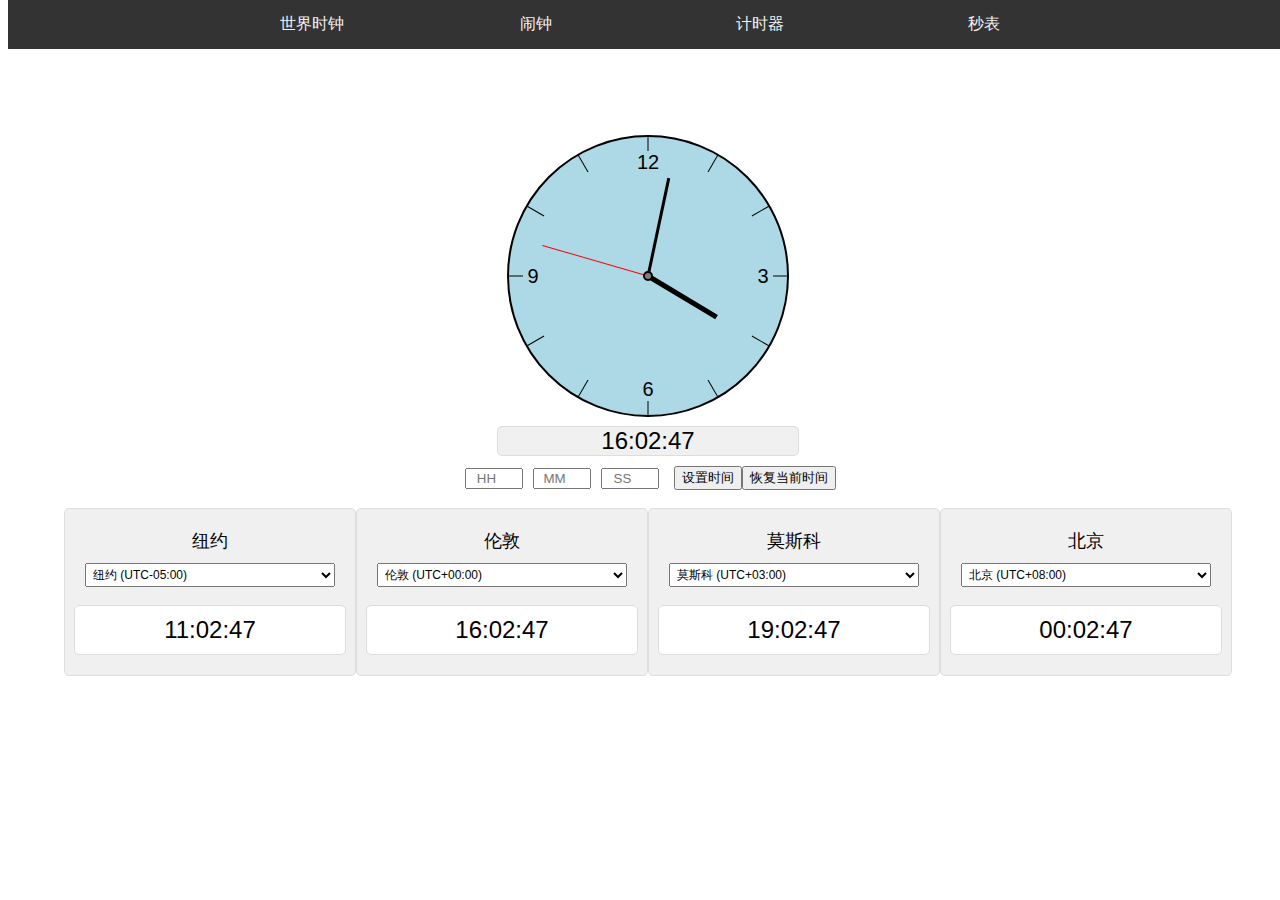
==== index.html @ 1255fd69 "merge" ====
<!DOCTYPE html>
<html lang="zh-Hans-cn">
<head>
    <meta charset="UTF-8">
    <meta name="viewport" content="width=device-width, initial-scale=1.0">
    <title>世界时钟 World Clock</title>
    <link rel="stylesheet" href="css/navbar.css">
    <style>
        body {
            width: 100%;
            display: flex;
            justify-content: center;
            flex-direction: column;
        }
        .worldClock {
            display: flex;
            justify-content: center;
            align-items: center;
            font-family: Arial, sans-serif;
        }
        .top {
            display: flex;
            justify-content: center;
            position: fixed;
            top: 0;
            width: 100%;
        }
        .dial {
            margin-top: 100px;
            display: flex;
            justify-content: center;
            align-items: center;
            flex-direction: column;
        }
        .clockContainer {
            display: flex;
            flex-direction: column;
            align-items: center;
            width: 250px;
            padding: 20px;
            border: 1px solid #ddd;
            border-radius: 5px;
            background-color: #f0f0f0;
        }
        .timeDisplay {
            font-size: 24px;
            border: 1px solid #ddd;
            border-radius: 5px;
            width: 100%;
            text-align: center;
            padding: 10px;
            margin-top: 10px;
            background-color: white;
        }
        .timezoneSelect {
            font-size: 12px;
            margin-bottom: 8px;
            padding: 3px;
            width: 100%;
        }
        .locationDisplay {
            font-size: 18px;
            margin-bottom: 10px;
        }
    </style>
</head>
<body>
    <div class="top">
        <div class="navbar">
            <div class="navbar_inner">
                <a href="index.html">世界时钟</a>
                <a href="htmls/alarm/alarm.html">闹钟</a>
                <a href="htmls/stopwatch/stopwatch.html">计时器</a>
                <a href="htmls/timer/timer.html">秒表</a>
            </div>
        </div>
    </div>

    <div class="dial">        
        <iframe 
            width="400" 
            height="400" 
            frameborder="no" 
            marginwidth="0" 
            marginheight="0" 
            src="htmls//main_clock//clock.html">
        </iframe>
    </div>

    <!-- World Clock -->
    <div class="worldClock">
        <div class="clockContainer">
            <div class="locationDisplay"></div>
            <select class="timezoneSelect"></select>
            <div class="timeDisplay"></div>
        </div>
        <div class="clockContainer">
            <div class="locationDisplay"></div>
            <select class="timezoneSelect"></select>
            <div class="timeDisplay"></div>
        </div>
        <div class="clockContainer">
            <div class="locationDisplay"></div>
            <select class="timezoneSelect"></select>
            <div class="timeDisplay"></div>
        </div>
        <div class="clockContainer">
            <div class="locationDisplay"></div>
            <select class="timezoneSelect"></select>
            <div class="timeDisplay"></div>
        </div>
    </div>
    <script>
        const timezones = [
            { value: '-12', label: 'UTC-12:00', location: '贝克岛' },
            { value: '-11', label: 'UTC-11:00', location: '中途岛' },
            { value: '-11', label: 'UTC-11:00', location: '美属萨摩亚' },
            { value: '-10', label: 'UTC-10:00', location: '夏威夷' },
            { value: '-10', label: 'UTC-10:00', location: '塔希提岛' },
            { value: '-9', label: 'UTC-09:00', location: '阿拉斯加' },
            { value: '-8', label: 'UTC-08:00', location: '洛杉矶' },
            { value: '-8', label: 'UTC-08:00', location: '温哥华' },
            { value: '-7', label: 'UTC-07:00', location: '丹佛' },
            { value: '-7', label: 'UTC-07:00', location: '菲尼克斯' },
            { value: '-6', label: 'UTC-06:00', location: '芝加哥' },
            { value: '-6', label: 'UTC-06:00', location: '墨西哥城' },
            { value: '-5', label: 'UTC-05:00', location: '纽约' },
            { value: '-5', label: 'UTC-05:00', location: '华盛顿' },
            { value: '-5', label: 'UTC-05:00', location: '多伦多' },
            { value: '-5', label: 'UTC-05:00', location: '渥太华' },
            { value: '-5', label: 'UTC-05:00', location: '巴拿马城' },
            { value: '-4', label: 'UTC-04:00', location: '圣地亚哥' },
            { value: '-4', label: 'UTC-04:00', location: '波哥大' },
            { value: '-3', label: 'UTC-03:00', location: '布宜诺斯艾利斯' },
            { value: '-3', label: 'UTC-03:00', location: '里约热内卢' },
            { value: '-2', label: 'UTC-02:00', location: '南乔治亚岛' },
            { value: '-1', label: 'UTC-01:00', location: '亚速尔群岛' },
            { value: '0', label: 'UTC+00:00', location: '伦敦' },
            { value: '0', label: 'UTC+00:00', location: '里斯本' },
            { value: '1', label: 'UTC+01:00', location: '柏林' },
            { value: '1', label: 'UTC+01:00', location: '巴黎' },
            { value: '1', label: 'UTC+01:00', location: '波尔多' },
            { value: '1', label: 'UTC+01:00', location: '直布罗陀' },
            { value: '1', label: 'UTC+01:00', location: '罗马' },
            { value: '1', label: 'UTC+01:00', location: '日内瓦' },
            { value: '1', label: 'UTC+01:00', location: '华沙' },
            { value: '1', label: 'UTC+01:00', location: '布拉迪斯拉发' },
            { value: '1', label: 'UTC+01:00', location: '布拉格' },
            { value: '1', label: 'UTC+01:00', location: '维也纳' },
            { value: '1', label: 'UTC+01:00', location: '布达佩斯' },
            { value: '2', label: 'UTC+02:00', location: '开罗' },
            { value: '2', label: 'UTC+02:00', location: '雅典' },
            { value: '2', label: 'UTC+02:00', location: '耶路撒冷' },
            { value: '2', label: 'UTC+02:00', location: '布加勒斯特' },
            { value: '2', label: 'UTC+02:00', location: '索菲亚' },
            { value: '3', label: 'UTC+03:00', location: '莫斯科' },
            { value: '3', label: 'UTC+03:00', location: '库尔斯克' },
            { value: '3', label: 'UTC+03:00', location: '列宁格勒' },
            { value: '3', label: 'UTC+03:00', location: '明斯克' },
            { value: '3', label: 'UTC+03:00', location: '斯大林格勒' },
            { value: '3', label: 'UTC+03:00', location: '德黑兰' },
            { value: '4', label: 'UTC+04:00', location: '迪拜' },
            { value: '5', label: 'UTC+05:00', location: '卡拉奇' },
            { value: '6', label: 'UTC+06:00', location: '达卡' },
            { value: '7', label: 'UTC+07:00', location: '曼谷' },
            { value: '7', label: 'UTC+07:00', location: '雅加达' },
            { value: '8', label: 'UTC+08:00', location: '北京' },
            { value: '8', label: 'UTC+08:00', location: '上海' },
            { value: '8', label: 'UTC+08:00', location: '香港' },
            { value: '8', label: 'UTC+08:00', location: '广州' },
            { value: '9', label: 'UTC+09:00', location: '东京' },
            { value: '9', label: 'UTC+09:00', location: '大阪' },
            { value: '9', label: 'UTC+09:00', location: '长崎' },
            { value: '10', label: 'UTC+10:00', location: '悉尼' },
            { value: '10', label: 'UTC+10:00', location: '布里斯班' },
            { value: '10', label: 'UTC+10:00', location: '海参崴' },
            { value: '11', label: 'UTC+11:00', location: '所罗门群岛' },
            { value: '11', label: 'UTC+11:00', location: '新喀里多尼亚' },
            { value: '12', label: 'UTC+12:00', location: '奥克兰' },
            { value: '12', label: 'UTC+12:00', location: '威克岛' },
            { value: '12', label: 'UTC+12:00', location: '斐济' },
        ];


        const defaultLocations = ['纽约', '伦敦', '莫斯科', '北京'];

        function preset(selectElement, index) {
            const locationDisplay = selectElement.previousElementSibling;
            timezones.forEach(tz => {
                const option = document.createElement('option');
                option.value = tz.value;
                option.textContent = `${tz.location} (${tz.label})`;
                if (tz.location === defaultLocations[index]) {
                    option.selected = true;
                    locationDisplay.textContent = tz.location;
                }
                selectElement.appendChild(option);
            });

            selectElement.addEventListener('change', function() {
                const selectedOption = selectElement.options[selectElement.selectedIndex];
                locationDisplay.textContent = selectedOption.textContent.split(' ')[0];
                updateClock(selectElement);
            });
        }

        function updateClock(selectElement) {
            const timeZoneOffset = parseInt(selectElement.value);
            const now = new Date();
            const utcNow = new Date(now.getTime() + (now.getTimezoneOffset() * 60000));
            const timeZoneNow = new Date(utcNow.getTime() + (timeZoneOffset * 3600000));
            const hours = timeZoneNow.getHours();
            const minutes = timeZoneNow.getMinutes();
            const seconds = timeZoneNow.getSeconds();
            const milliseconds = timeZoneNow.getMilliseconds()

            selectElement.nextElementSibling.textContent = `${hours.toString().padStart(2, '0')}:${minutes.toString().padStart(2, '0')}:${seconds.toString().padStart(2, '0')}`;
        }

        function initClocks() {
            const timezoneSelects = document.querySelectorAll('.timezoneSelect');
            timezoneSelects.forEach((select, index) => {
                preset(select, index);
                setInterval(() => updateClock(select), 1000);
                updateClock(select);
            });
        }

        initClocks();
    </script>
</body>
</html>
---- css/navbar.css ----
.navbar {
    overflow: hidden;
    display: flex;
    justify-content: center;
    background-color: #333;
    position: fixed;
    top: 0;
    width: 100%;
}
.navbar_inner {
        display: flex;
        justify-content: space-between;
        width: 70%; /* 内部容器占父元素的70% */
    }
.navbar a {
    float: left;
    flex: 1;
    display: block;
    color: #f2f2f2;
    text-align: center;
    padding: 14px 16px;
    text-decoration: none;
}
.navbar a:hover {
    background-color: #ddd;
    color: black;
}
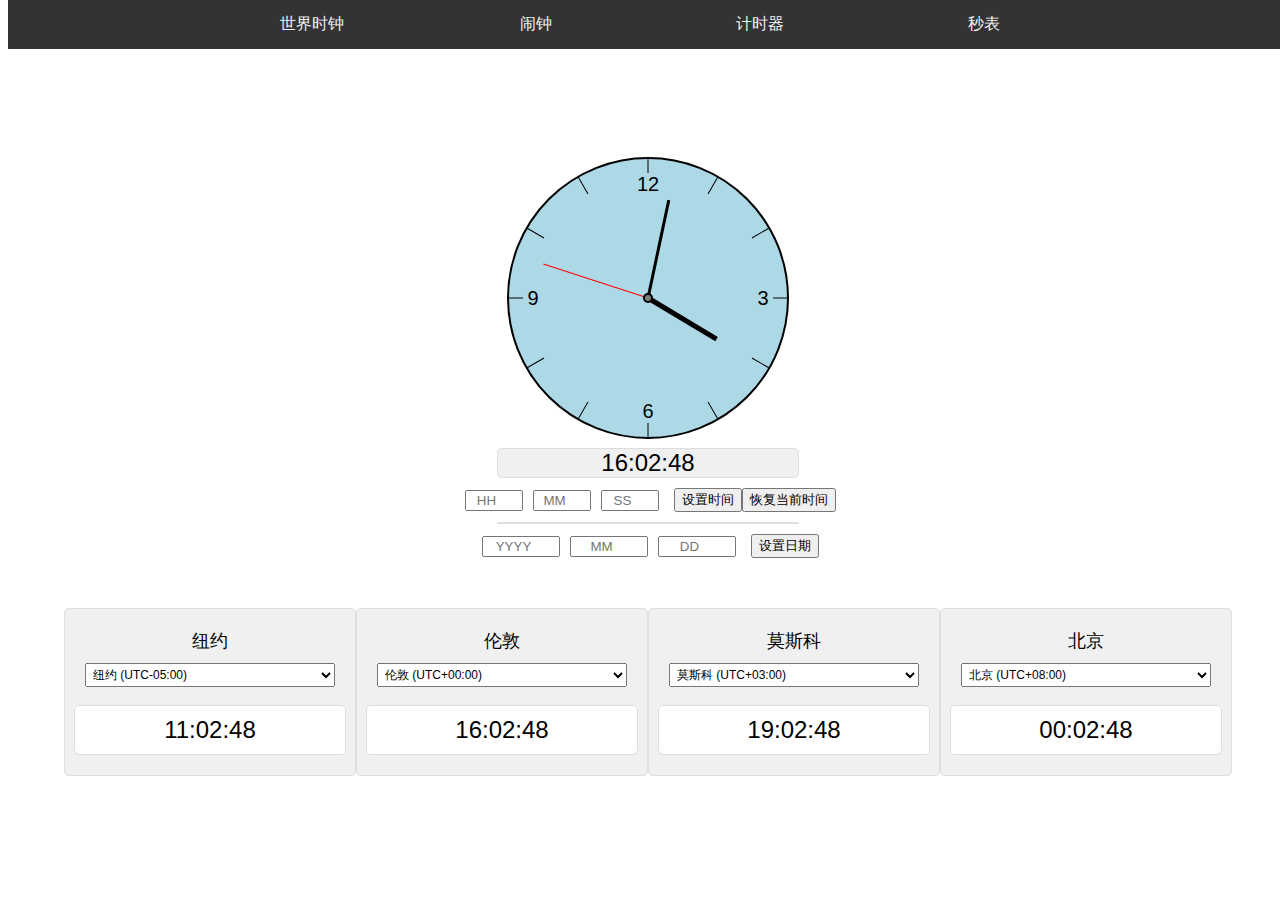
==== commit a5f33343: "iframe改大一些，主钟表不会出现滚动条； 添加表盘的黑白，目前用了奶白和灰色，感觉整体换颜色对比（像手机主题那样）有些麻烦且不必要。" ====
--- a/index.html
+++ b/index.html
@@ -78,8 +78,8 @@
 
     <div class="dial">        
         <iframe 
-            width="400" 
-            height="400" 
+            width="500"
+            height="500"
             frameborder="no" 
             marginwidth="0" 
             marginheight="0" 
--- a/css/navbar.css
+++ b/css/navbar.css
@@ -1,3 +1,4 @@
+/* 导航栏 */
 .navbar {
     overflow: hidden;
     display: flex;
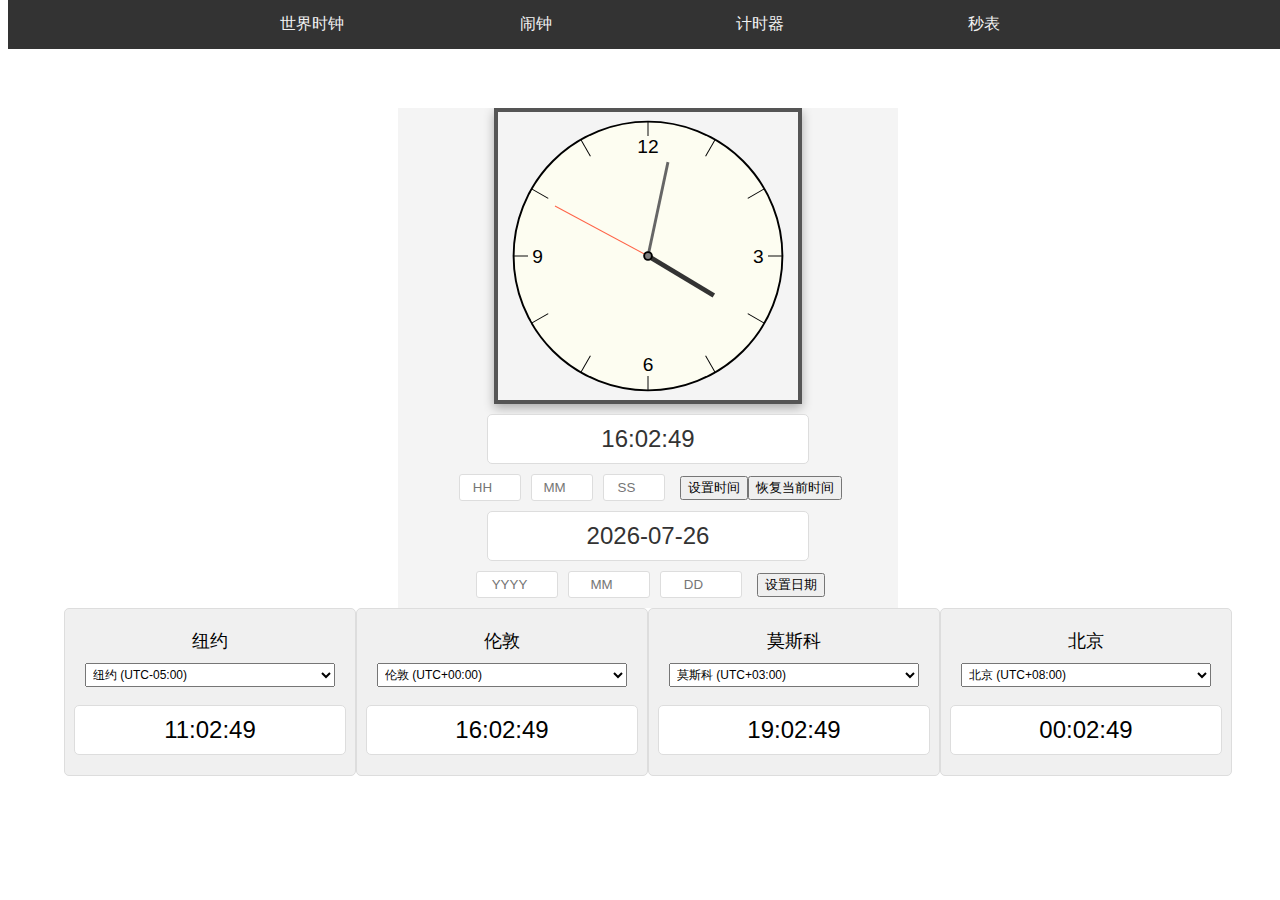
==== commit 4b80475a: "保证直接浏览器打开时能正确解析路径（IDE运行是本地服务器不加也能解析），给index里面css的路径加一个." ====
--- a/index.html
+++ b/index.html
@@ -4,7 +4,7 @@
     <meta charset="UTF-8">
     <meta name="viewport" content="width=device-width, initial-scale=1.0">
     <title>世界时钟 World Clock</title>
-    <link rel="stylesheet" href="css/navbar.css">
+    <link rel="stylesheet" href="./css/navbar.css">
     <style>
         body {
             width: 100%;
@@ -68,7 +68,7 @@
     <div class="top">
         <div class="navbar">
             <div class="navbar_inner">
-                <a href="index.html">世界时钟</a>
+                <a href="htmls/world_clock/world_clock.html">世界时钟</a>
                 <a href="htmls/alarm/alarm.html">闹钟</a>
                 <a href="htmls/stopwatch/stopwatch.html">计时器</a>
                 <a href="htmls/timer/timer.html">秒表</a>
@@ -121,7 +121,7 @@
             { value: '-8', label: 'UTC-08:00', location: '洛杉矶' },
             { value: '-8', label: 'UTC-08:00', location: '温哥华' },
             { value: '-7', label: 'UTC-07:00', location: '丹佛' },
-            { value: '-7', label: 'UTC-07:00', location: '菲尼克斯' },
+            { value: '-7', label: 'UTC-07:00', location: '凤凰城' },
             { value: '-6', label: 'UTC-06:00', location: '芝加哥' },
             { value: '-6', label: 'UTC-06:00', location: '墨西哥城' },
             { value: '-5', label: 'UTC-05:00', location: '纽约' },
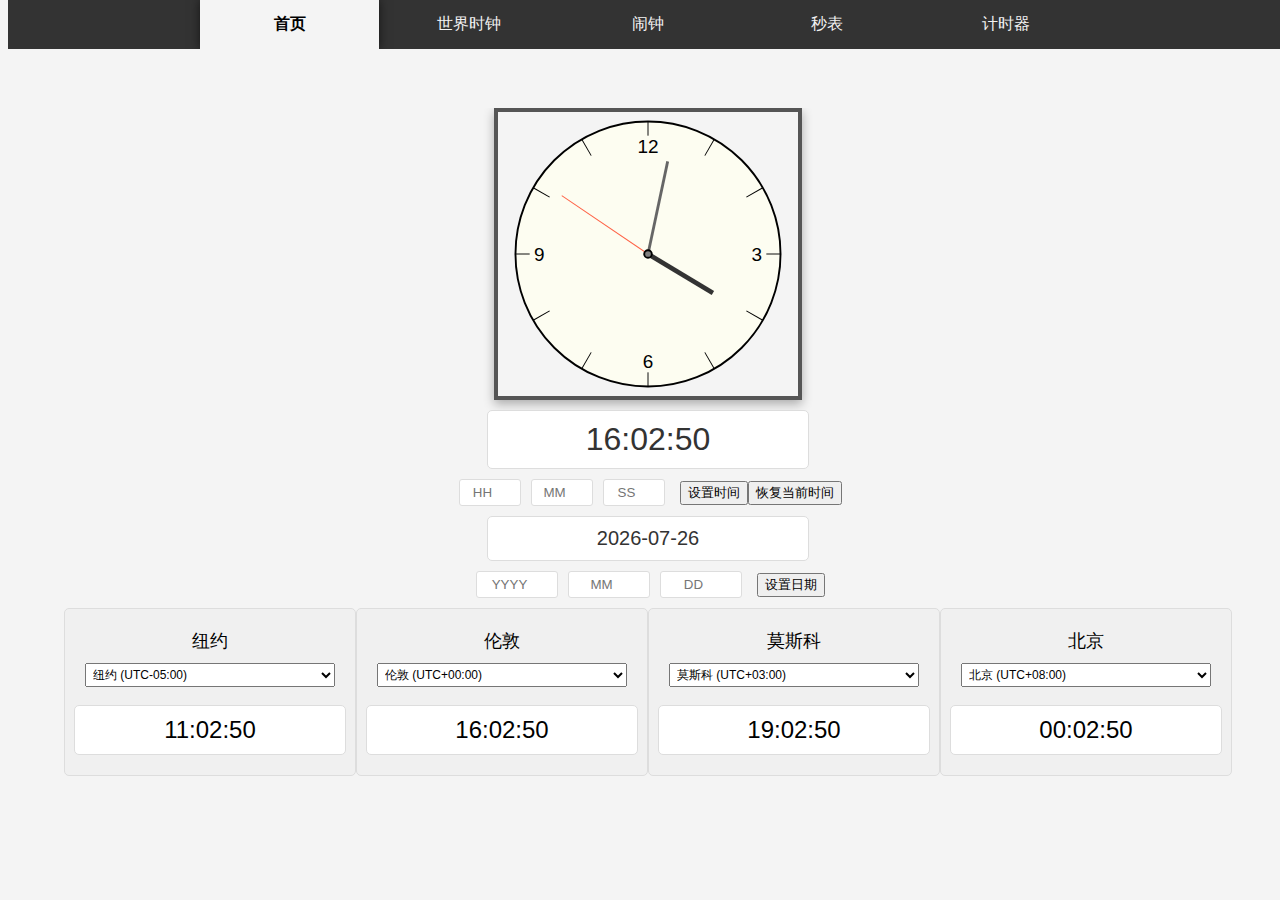
==== commit e4287fc5: "UI优化" ====
--- a/index.html
+++ b/index.html
@@ -11,6 +11,7 @@
             display: flex;
             justify-content: center;
             flex-direction: column;
+            background-color: #f4f4f4;
         }
         .worldClock {
             display: flex;
@@ -68,10 +69,11 @@
     <div class="top">
         <div class="navbar">
             <div class="navbar_inner">
+                <b href="index.html">首页</b>
                 <a href="htmls/world_clock/world_clock.html">世界时钟</a>
                 <a href="htmls/alarm/alarm.html">闹钟</a>
-                <a href="htmls/stopwatch/stopwatch.html">计时器</a>
-                <a href="htmls/timer/timer.html">秒表</a>
+                <a href="htmls/stopwatch/stopwatch.html">秒表</a>
+                <a href="htmls/timer/timer.html">计时器</a>
             </div>
         </div>
     </div>
--- a/css/navbar.css
+++ b/css/navbar.css
@@ -22,7 +22,22 @@
     padding: 14px 16px;
     text-decoration: none;
 }
+.navbar b {
+    float: left;
+    flex: 1;
+    display: block;
+    color: #000;
+    box-shadow: 0 0 10px rgba(0, 0, 0, 0.6);
+    background-color: #f4f4f4;
+    text-align: center;
+    padding: 14px 16px;
+    text-decoration: 'bold';
+}
 .navbar a:hover {
     background-color: #ddd;
     color: black;
+}
+.navbar b:hover {
+    background-color: #ddd;
+    color: black;
 }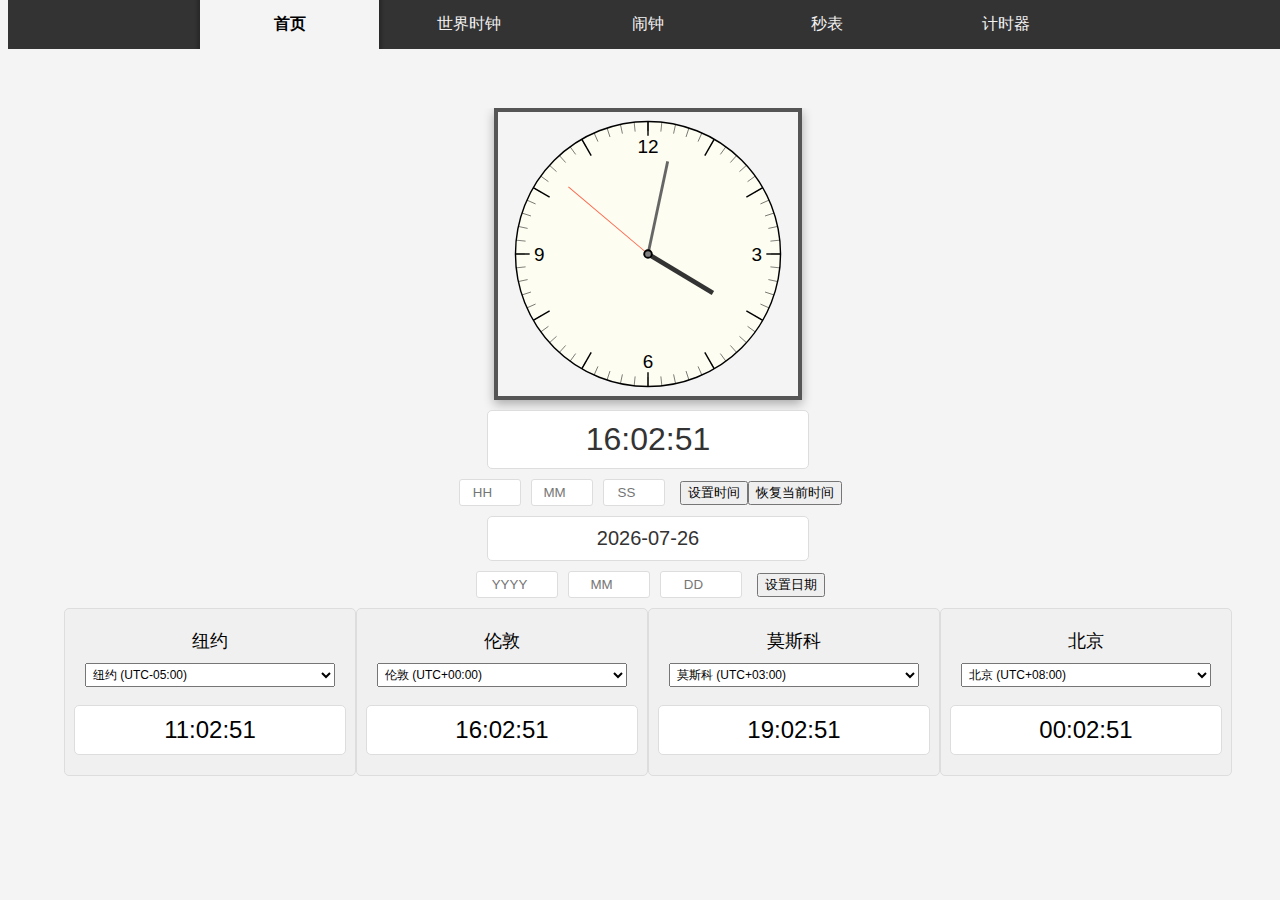
==== commit fe4b7dfe: "主页和世界时钟的代码风格修改，其他的不敢直接动，我开个新的branch大家看看" ====
--- a/index.html
+++ b/index.html
@@ -3,7 +3,7 @@
 <head>
     <meta charset="UTF-8">
     <meta name="viewport" content="width=device-width, initial-scale=1.0">
-    <title>世界时钟 World Clock</title>
+    <title>首页 Index</title>
     <link rel="stylesheet" href="./css/navbar.css">
     <style>
         body {
@@ -214,7 +214,6 @@
             const hours = timeZoneNow.getHours();
             const minutes = timeZoneNow.getMinutes();
             const seconds = timeZoneNow.getSeconds();
-            const milliseconds = timeZoneNow.getMilliseconds()
 
             selectElement.nextElementSibling.textContent = `${hours.toString().padStart(2, '0')}:${minutes.toString().padStart(2, '0')}:${seconds.toString().padStart(2, '0')}`;
         }
--- a/css/navbar.css
+++ b/css/navbar.css
@@ -27,7 +27,7 @@
     flex: 1;
     display: block;
     color: #000;
-    box-shadow: 0 0 10px rgba(0, 0, 0, 0.6);
+    box-shadow: 0 0 3px 3px rgba(0, 0, 0, 0.2);
     background-color: #f4f4f4;
     text-align: center;
     padding: 14px 16px;
